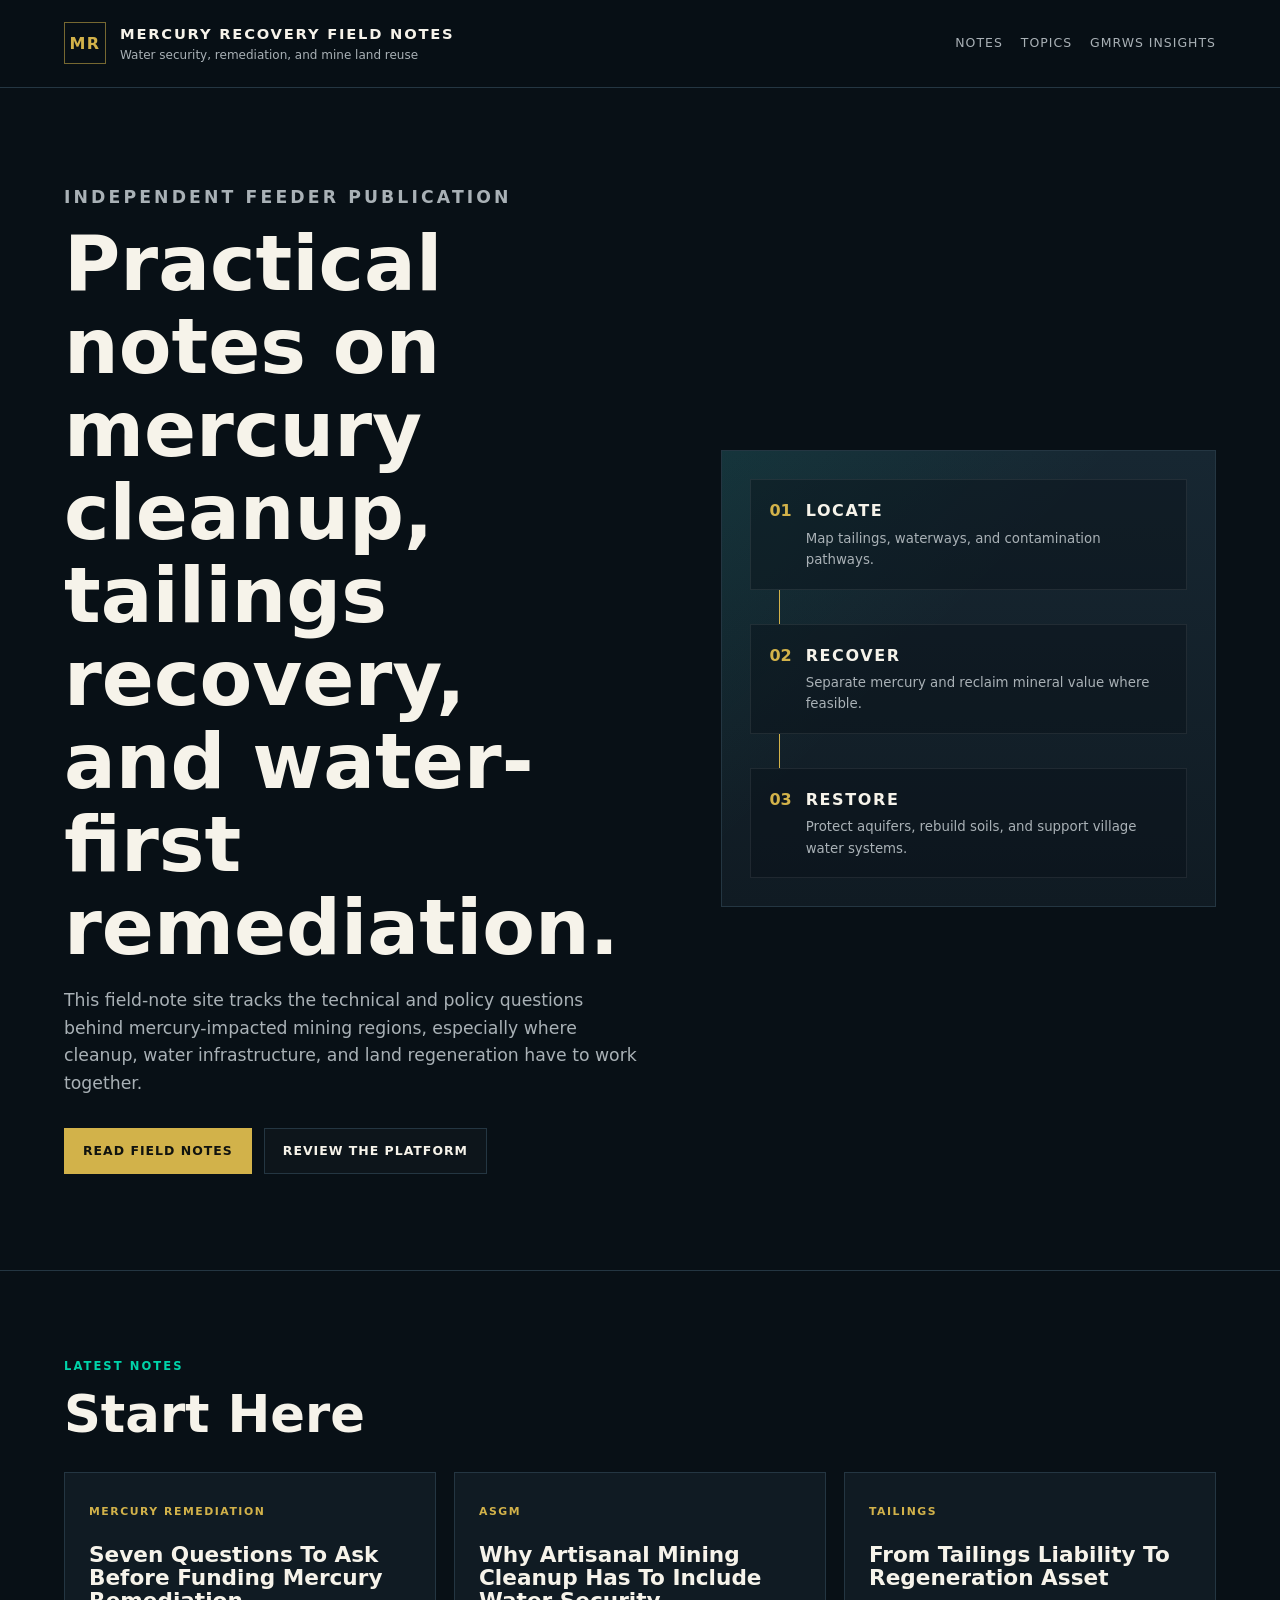
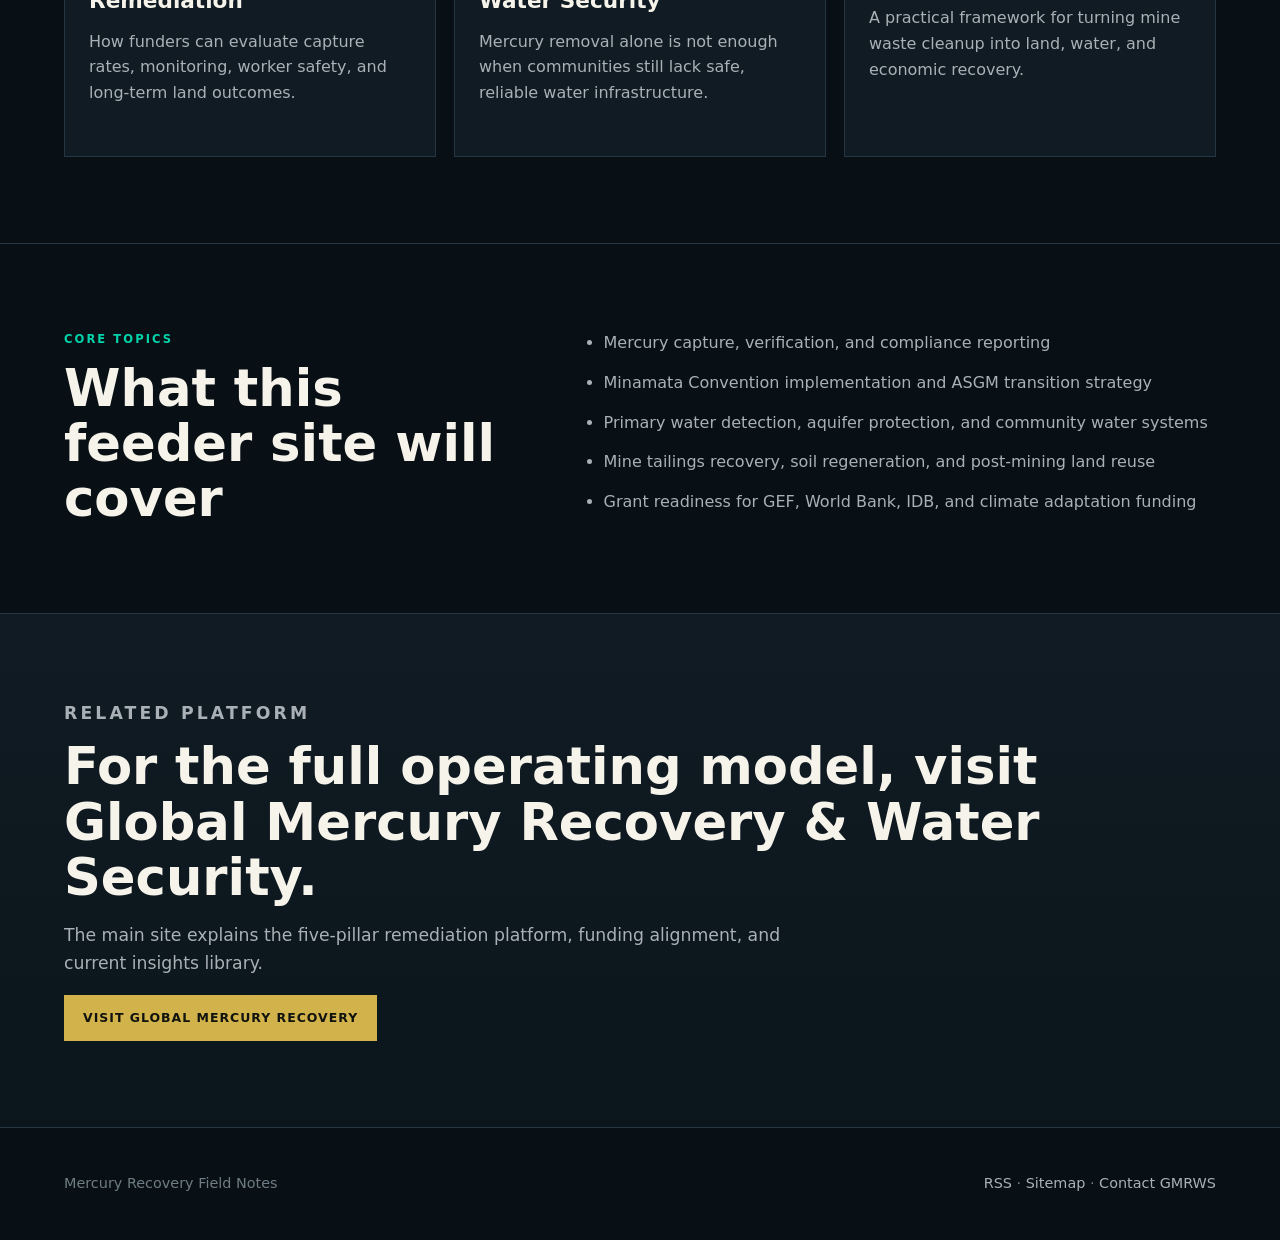
==== index.html @ 8de8640e "Launch GMRWS feeder site" ====
<!doctype html>
<html lang="en">
  <head>
    <meta charset="utf-8">
    <meta name="viewport" content="width=device-width, initial-scale=1">
    <title>Mercury Recovery Field Notes</title>
    <meta name="description" content="Independent field notes on mercury remediation, water security, mine tailings recovery, and ASGM cleanup strategy.">
    <link rel="canonical" href="https://lordshrrred.github.io/GMRWS_Feeder/">
    <link rel="alternate" type="application/rss+xml" title="Mercury Recovery Field Notes RSS" href="rss.xml">
    <link rel="stylesheet" href="styles.css">
  </head>
  <body>
    <header class="site-header">
      <a class="brand" href="./" aria-label="Mercury Recovery Field Notes home">
        <span class="brand-mark">MR</span>
        <span>
          <strong>Mercury Recovery Field Notes</strong>
          <small>Water security, remediation, and mine land reuse</small>
        </span>
      </a>
      <nav aria-label="Primary navigation">
        <a href="#notes">Notes</a>
        <a href="#topics">Topics</a>
        <a href="https://globalmercuryrecovery.com/blog">GMRWS Insights</a>
      </nav>
    </header>

    <main>
      <section class="hero">
        <div class="hero-copy">
          <p class="eyebrow">Independent Feeder Publication</p>
          <h1>Practical notes on mercury cleanup, tailings recovery, and water-first remediation.</h1>
          <p>
            This field-note site tracks the technical and policy questions behind mercury-impacted
            mining regions, especially where cleanup, water infrastructure, and land regeneration
            have to work together.
          </p>
          <div class="actions">
            <a class="button primary" href="#notes">Read Field Notes</a>
            <a class="button secondary" href="https://globalmercuryrecovery.com/technology">Review The Platform</a>
          </div>
        </div>
        <div class="hero-panel" aria-label="Remediation workflow diagram">
          <div class="workflow-step">
            <span>01</span>
            <strong>Locate</strong>
            <small>Map tailings, waterways, and contamination pathways.</small>
          </div>
          <div class="workflow-line"></div>
          <div class="workflow-step">
            <span>02</span>
            <strong>Recover</strong>
            <small>Separate mercury and reclaim mineral value where feasible.</small>
          </div>
          <div class="workflow-line"></div>
          <div class="workflow-step">
            <span>03</span>
            <strong>Restore</strong>
            <small>Protect aquifers, rebuild soils, and support village water systems.</small>
          </div>
        </div>
      </section>

      <section id="notes" class="section">
        <div class="section-head">
          <p class="eyebrow">Latest Notes</p>
          <h2>Start Here</h2>
        </div>
        <div class="note-grid">
          <article class="note-card">
            <a href="posts/mercury-remediation-questions.html">
              <span class="tag">Mercury Remediation</span>
              <h3>Seven Questions To Ask Before Funding Mercury Remediation</h3>
              <p>How funders can evaluate capture rates, monitoring, worker safety, and long-term land outcomes.</p>
            </a>
          </article>
          <article class="note-card">
            <a href="posts/asgm-water-security.html">
              <span class="tag">ASGM</span>
              <h3>Why Artisanal Mining Cleanup Has To Include Water Security</h3>
              <p>Mercury removal alone is not enough when communities still lack safe, reliable water infrastructure.</p>
            </a>
          </article>
          <article class="note-card">
            <a href="posts/tailings-to-regeneration.html">
              <span class="tag">Tailings</span>
              <h3>From Tailings Liability To Regeneration Asset</h3>
              <p>A practical framework for turning mine waste cleanup into land, water, and economic recovery.</p>
            </a>
          </article>
        </div>
      </section>

      <section id="topics" class="section split">
        <div>
          <p class="eyebrow">Core Topics</p>
          <h2>What this feeder site will cover</h2>
        </div>
        <ul class="topic-list">
          <li>Mercury capture, verification, and compliance reporting</li>
          <li>Minamata Convention implementation and ASGM transition strategy</li>
          <li>Primary water detection, aquifer protection, and community water systems</li>
          <li>Mine tailings recovery, soil regeneration, and post-mining land reuse</li>
          <li>Grant readiness for GEF, World Bank, IDB, and climate adaptation funding</li>
        </ul>
      </section>

      <section class="section callout">
        <p class="eyebrow">Related Platform</p>
        <h2>For the full operating model, visit Global Mercury Recovery & Water Security.</h2>
        <p>
          The main site explains the five-pillar remediation platform, funding alignment, and
          current insights library.
        </p>
        <a class="button primary" href="https://globalmercuryrecovery.com/">Visit Global Mercury Recovery</a>
      </section>
    </main>

    <footer>
      <p>Mercury Recovery Field Notes</p>
      <p><a href="rss.xml">RSS</a> · <a href="sitemap.xml">Sitemap</a> · <a href="https://globalmercuryrecovery.com/contact">Contact GMRWS</a></p>
    </footer>
  </body>
</html>
---- styles.css ----
:root {
  color-scheme: dark;
  --ink: #f6f3ea;
  --muted: #a9b1b6;
  --dim: #6f7c83;
  --bg: #081016;
  --panel: #101b23;
  --panel-strong: #172732;
  --line: #243642;
  --teal: #00d4aa;
  --gold: #d2b24a;
  --rust: #b96a42;
}

* {
  box-sizing: border-box;
}

html {
  scroll-behavior: smooth;
}

body {
  margin: 0;
  background: var(--bg);
  color: var(--ink);
  font-family: Inter, ui-sans-serif, system-ui, -apple-system, BlinkMacSystemFont, "Segoe UI", sans-serif;
  line-height: 1.6;
}

a {
  color: inherit;
}

.site-header {
  display: flex;
  align-items: center;
  justify-content: space-between;
  gap: 24px;
  padding: 22px clamp(18px, 5vw, 72px);
  border-bottom: 1px solid var(--line);
  background: rgba(8, 16, 22, 0.92);
  position: sticky;
  top: 0;
  z-index: 20;
}

.brand {
  display: flex;
  align-items: center;
  gap: 14px;
  text-decoration: none;
}

.brand-mark {
  display: grid;
  place-items: center;
  width: 42px;
  height: 42px;
  border: 1px solid rgba(210, 178, 74, 0.55);
  color: var(--gold);
  font-weight: 800;
  letter-spacing: 0.08em;
}

.brand strong,
.brand small {
  display: block;
}

.brand strong {
  font-size: 0.92rem;
  letter-spacing: 0.12em;
  text-transform: uppercase;
}

.brand small {
  color: var(--muted);
  font-size: 0.75rem;
}

nav {
  display: flex;
  flex-wrap: wrap;
  justify-content: flex-end;
  gap: 18px;
  font-size: 0.78rem;
  letter-spacing: 0.08em;
  text-transform: uppercase;
}

nav a,
footer a {
  color: var(--muted);
  text-decoration: none;
}

nav a:hover,
footer a:hover {
  color: var(--gold);
}

.hero {
  display: grid;
  grid-template-columns: minmax(0, 1.08fr) minmax(320px, 0.92fr);
  gap: clamp(30px, 6vw, 78px);
  align-items: center;
  min-height: 72vh;
  padding: clamp(54px, 8vw, 96px) clamp(18px, 5vw, 72px);
  border-bottom: 1px solid var(--line);
}

.hero-copy {
  max-width: 780px;
}

.eyebrow {
  margin: 0 0 12px;
  color: var(--teal);
  font-size: 0.72rem;
  font-weight: 800;
  letter-spacing: 0.18em;
  text-transform: uppercase;
}

h1,
h2,
h3 {
  margin: 0;
  line-height: 1.08;
}

h1 {
  max-width: 760px;
  font-size: clamp(2.55rem, 6vw, 5.7rem);
  letter-spacing: 0;
}

h2 {
  font-size: clamp(2rem, 4vw, 3.55rem);
}

h3 {
  font-size: 1.35rem;
}

.hero p,
.callout p,
.post-hero p {
  max-width: 720px;
  color: var(--muted);
  font-size: 1.08rem;
}

.actions {
  display: flex;
  flex-wrap: wrap;
  gap: 12px;
  margin-top: 30px;
}

.button {
  display: inline-flex;
  align-items: center;
  min-height: 44px;
  padding: 12px 18px;
  border: 1px solid var(--line);
  color: var(--ink);
  font-size: 0.78rem;
  font-weight: 800;
  letter-spacing: 0.08em;
  text-decoration: none;
  text-transform: uppercase;
}

.button.primary {
  border-color: var(--gold);
  background: var(--gold);
  color: #11130f;
}

.button.secondary {
  background: rgba(255, 255, 255, 0.02);
}

.hero-panel {
  padding: 28px;
  border: 1px solid var(--line);
  background:
    linear-gradient(135deg, rgba(0, 212, 170, 0.08), transparent 42%),
    linear-gradient(180deg, var(--panel-strong), var(--panel));
}

.workflow-step {
  display: grid;
  grid-template-columns: auto 1fr;
  gap: 4px 14px;
  align-items: start;
  padding: 18px;
  border: 1px solid rgba(255, 255, 255, 0.08);
  background: rgba(8, 16, 22, 0.42);
}

.workflow-step span {
  grid-row: span 2;
  color: var(--gold);
  font-weight: 800;
}

.workflow-step strong {
  text-transform: uppercase;
  letter-spacing: 0.1em;
}

.workflow-step small {
  color: var(--muted);
}

.workflow-line {
  width: 1px;
  height: 34px;
  margin: 0 0 0 29px;
  background: var(--gold);
}

.section {
  padding: clamp(54px, 8vw, 86px) clamp(18px, 5vw, 72px);
  border-bottom: 1px solid var(--line);
}

.section-head {
  margin-bottom: 30px;
}

.note-grid {
  display: grid;
  grid-template-columns: repeat(3, minmax(0, 1fr));
  gap: 18px;
}

.note-card a {
  display: block;
  min-height: 285px;
  padding: 24px;
  border: 1px solid var(--line);
  background: var(--panel);
  text-decoration: none;
}

.note-card a:hover {
  border-color: rgba(210, 178, 74, 0.8);
}

.tag {
  display: inline-block;
  margin-bottom: 22px;
  color: var(--gold);
  font-size: 0.68rem;
  font-weight: 800;
  letter-spacing: 0.14em;
  text-transform: uppercase;
}

.note-card p,
.topic-list,
.post-body p,
.post-body li {
  color: var(--muted);
}

.split {
  display: grid;
  grid-template-columns: minmax(260px, 0.7fr) minmax(0, 1fr);
  gap: clamp(28px, 6vw, 82px);
}

.topic-list {
  margin: 0;
  padding-left: 20px;
}

.topic-list li + li {
  margin-top: 14px;
}

.callout {
  background: linear-gradient(180deg, var(--panel), #0b151c);
}

footer {
  display: flex;
  flex-wrap: wrap;
  justify-content: space-between;
  gap: 18px;
  padding: 30px clamp(18px, 5vw, 72px);
  color: var(--dim);
  font-size: 0.9rem;
}

.post-hero {
  padding: clamp(54px, 8vw, 92px) clamp(18px, 5vw, 72px) 38px;
  border-bottom: 1px solid var(--line);
}

.post-wrap {
  display: grid;
  grid-template-columns: minmax(0, 760px) minmax(240px, 340px);
  gap: clamp(30px, 6vw, 72px);
  padding: 44px clamp(18px, 5vw, 72px) 86px;
}

.post-body h2 {
  margin: 34px 0 10px;
  font-size: 1.7rem;
}

.post-body p {
  font-size: 1.03rem;
}

.post-body a {
  color: var(--gold);
}

.side-note {
  height: fit-content;
  padding: 22px;
  border: 1px solid var(--line);
  background: var(--panel);
}

.side-note p {
  color: var(--muted);
  font-size: 0.94rem;
}

@media (max-width: 880px) {
  .site-header,
  .hero,
  .split,
  .post-wrap {
    grid-template-columns: 1fr;
  }

  .site-header {
    align-items: flex-start;
    flex-direction: column;
  }

  nav {
    justify-content: flex-start;
  }

  .hero {
    min-height: auto;
  }

  .note-grid {
    grid-template-columns: 1fr;
  }
}
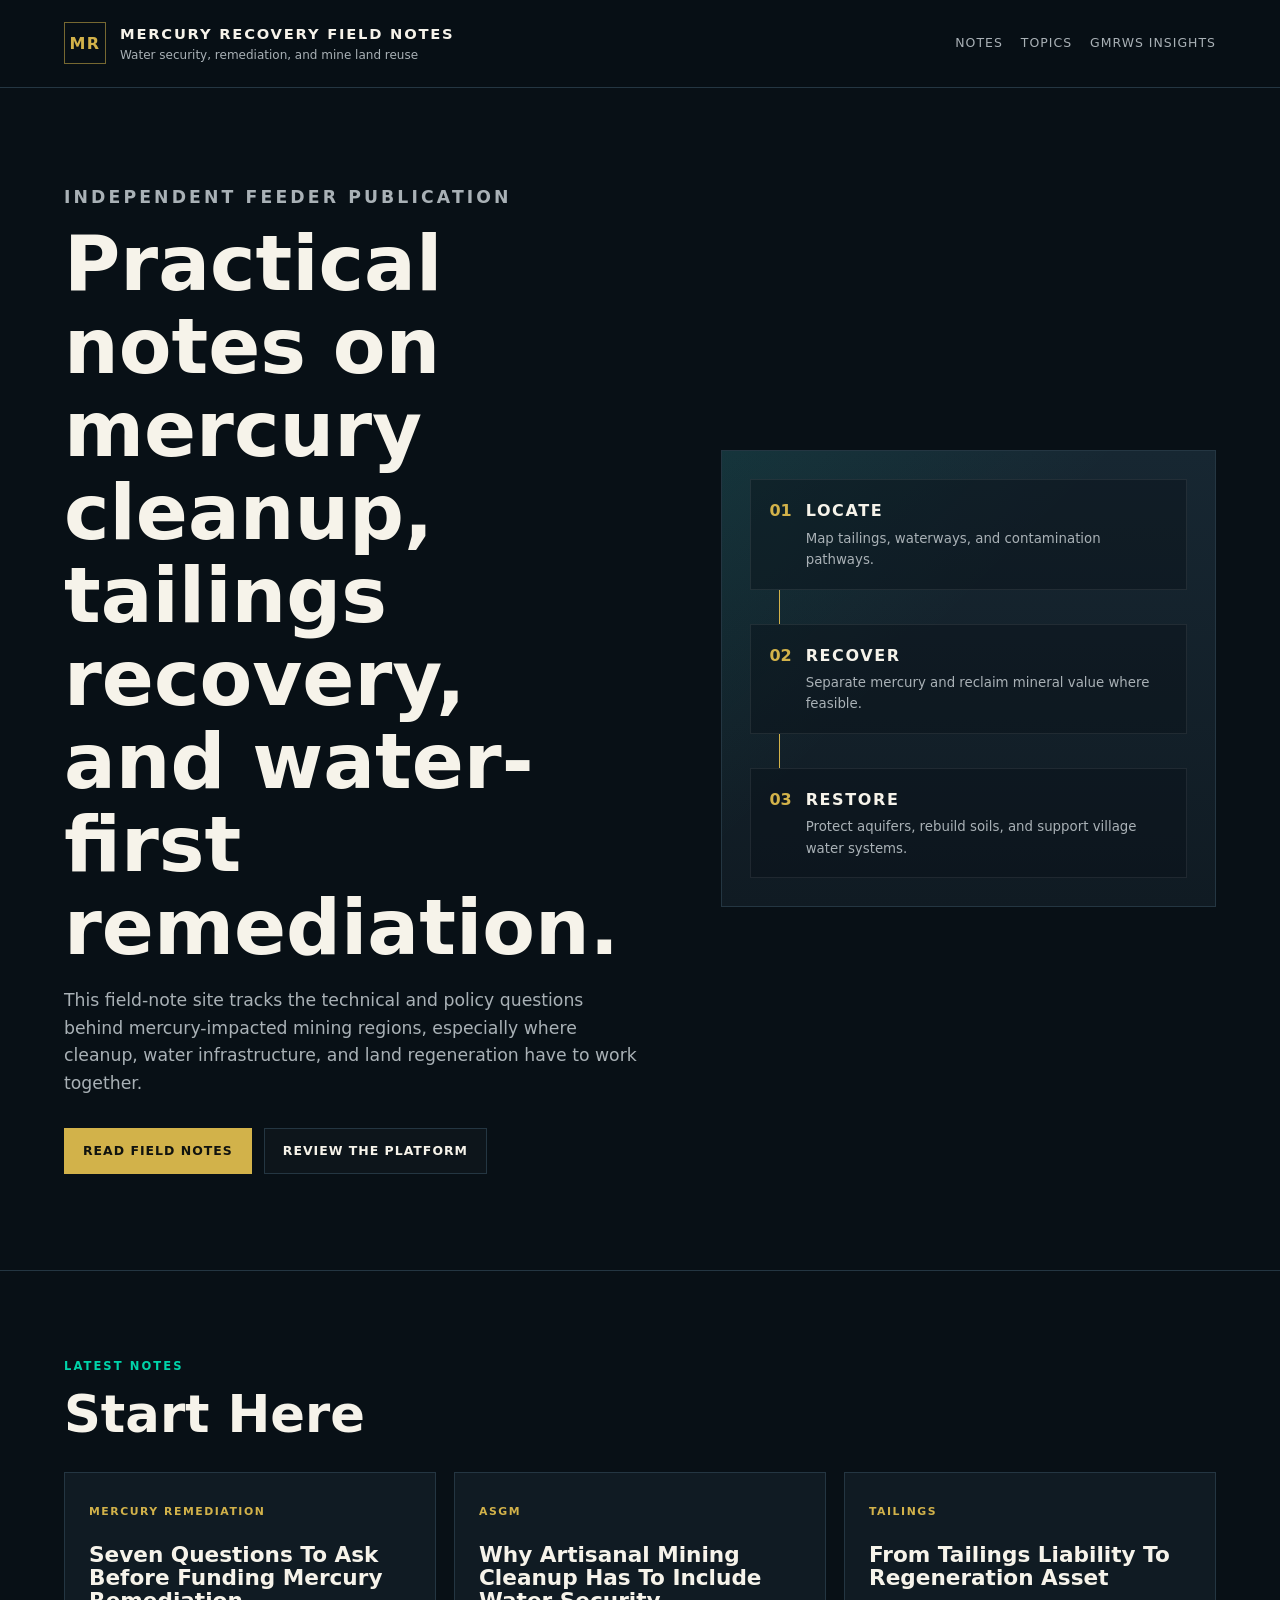
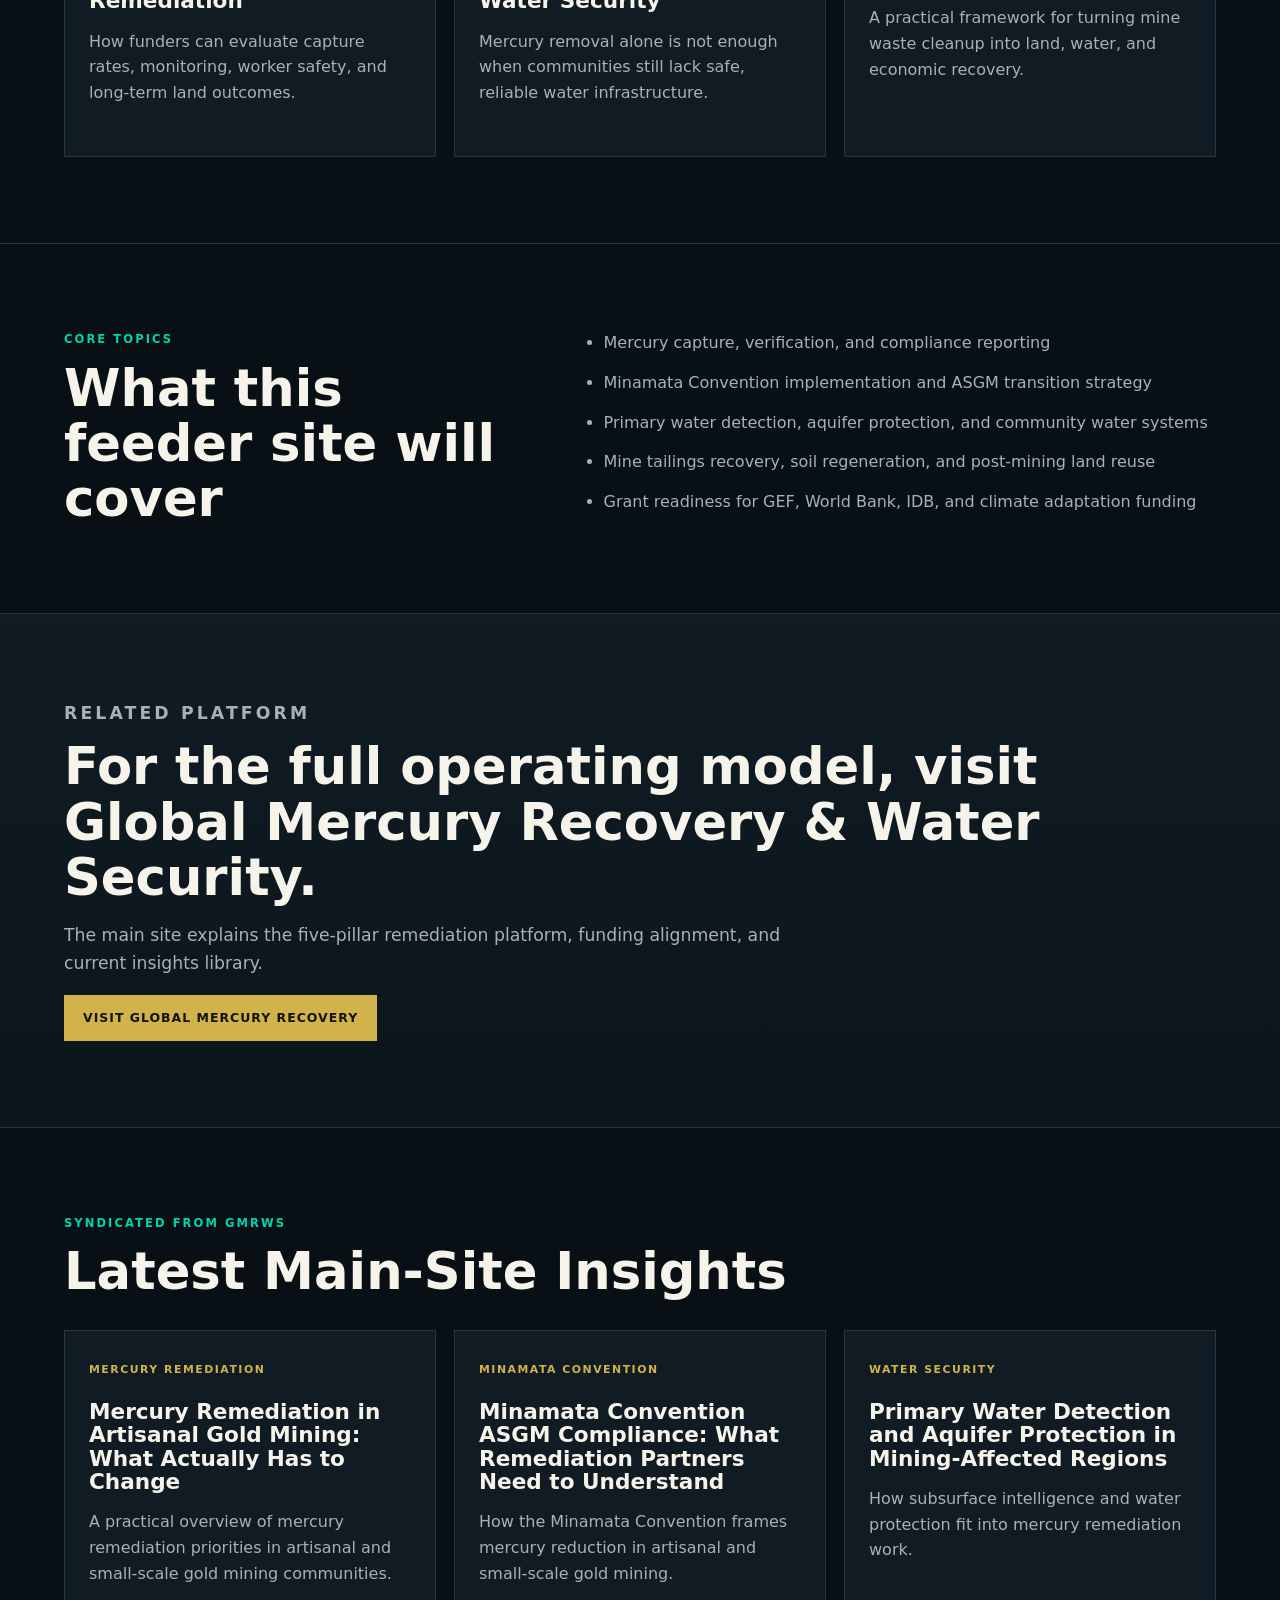
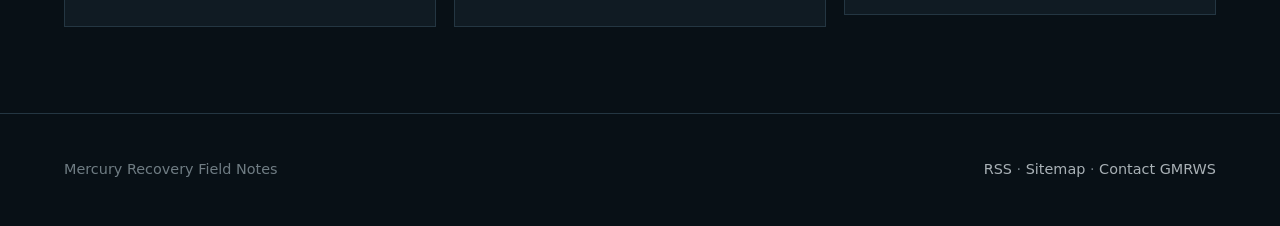
==== commit 3c483ed2: "Add main blog syndication" ====
--- a/index.html
+++ b/index.html
@@ -114,6 +114,35 @@
         </p>
         <a class="button primary" href="https://globalmercuryrecovery.com/">Visit Global Mercury Recovery</a>
       </section>
+    <section id="syndicated" class="section">
+        <div class="section-head">
+          <p class="eyebrow">Syndicated From GMRWS</p>
+          <h2>Latest Main-Site Insights</h2>
+        </div>
+        <div class="note-grid">
+          <article class="note-card">
+            <a href="syndicated/mercury-remediation-artisanal-gold-mining.html">
+              <span class="tag">mercury remediation</span>
+              <h3>Mercury Remediation in Artisanal Gold Mining: What Actually Has to Change</h3>
+              <p>A practical overview of mercury remediation priorities in artisanal and small-scale gold mining communities.</p>
+            </a>
+          </article>
+<article class="note-card">
+            <a href="syndicated/minamata-convention-asgm-compliance.html">
+              <span class="tag">Minamata Convention</span>
+              <h3>Minamata Convention ASGM Compliance: What Remediation Partners Need to Understand</h3>
+              <p>How the Minamata Convention frames mercury reduction in artisanal and small-scale gold mining.</p>
+            </a>
+          </article>
+<article class="note-card">
+            <a href="syndicated/primary-water-detection-aquifer-protection.html">
+              <span class="tag">water security</span>
+              <h3>Primary Water Detection and Aquifer Protection in Mining-Affected Regions</h3>
+              <p>How subsurface intelligence and water protection fit into mercury remediation work.</p>
+            </a>
+          </article>
+        </div>
+      </section>
     </main>
 
     <footer>
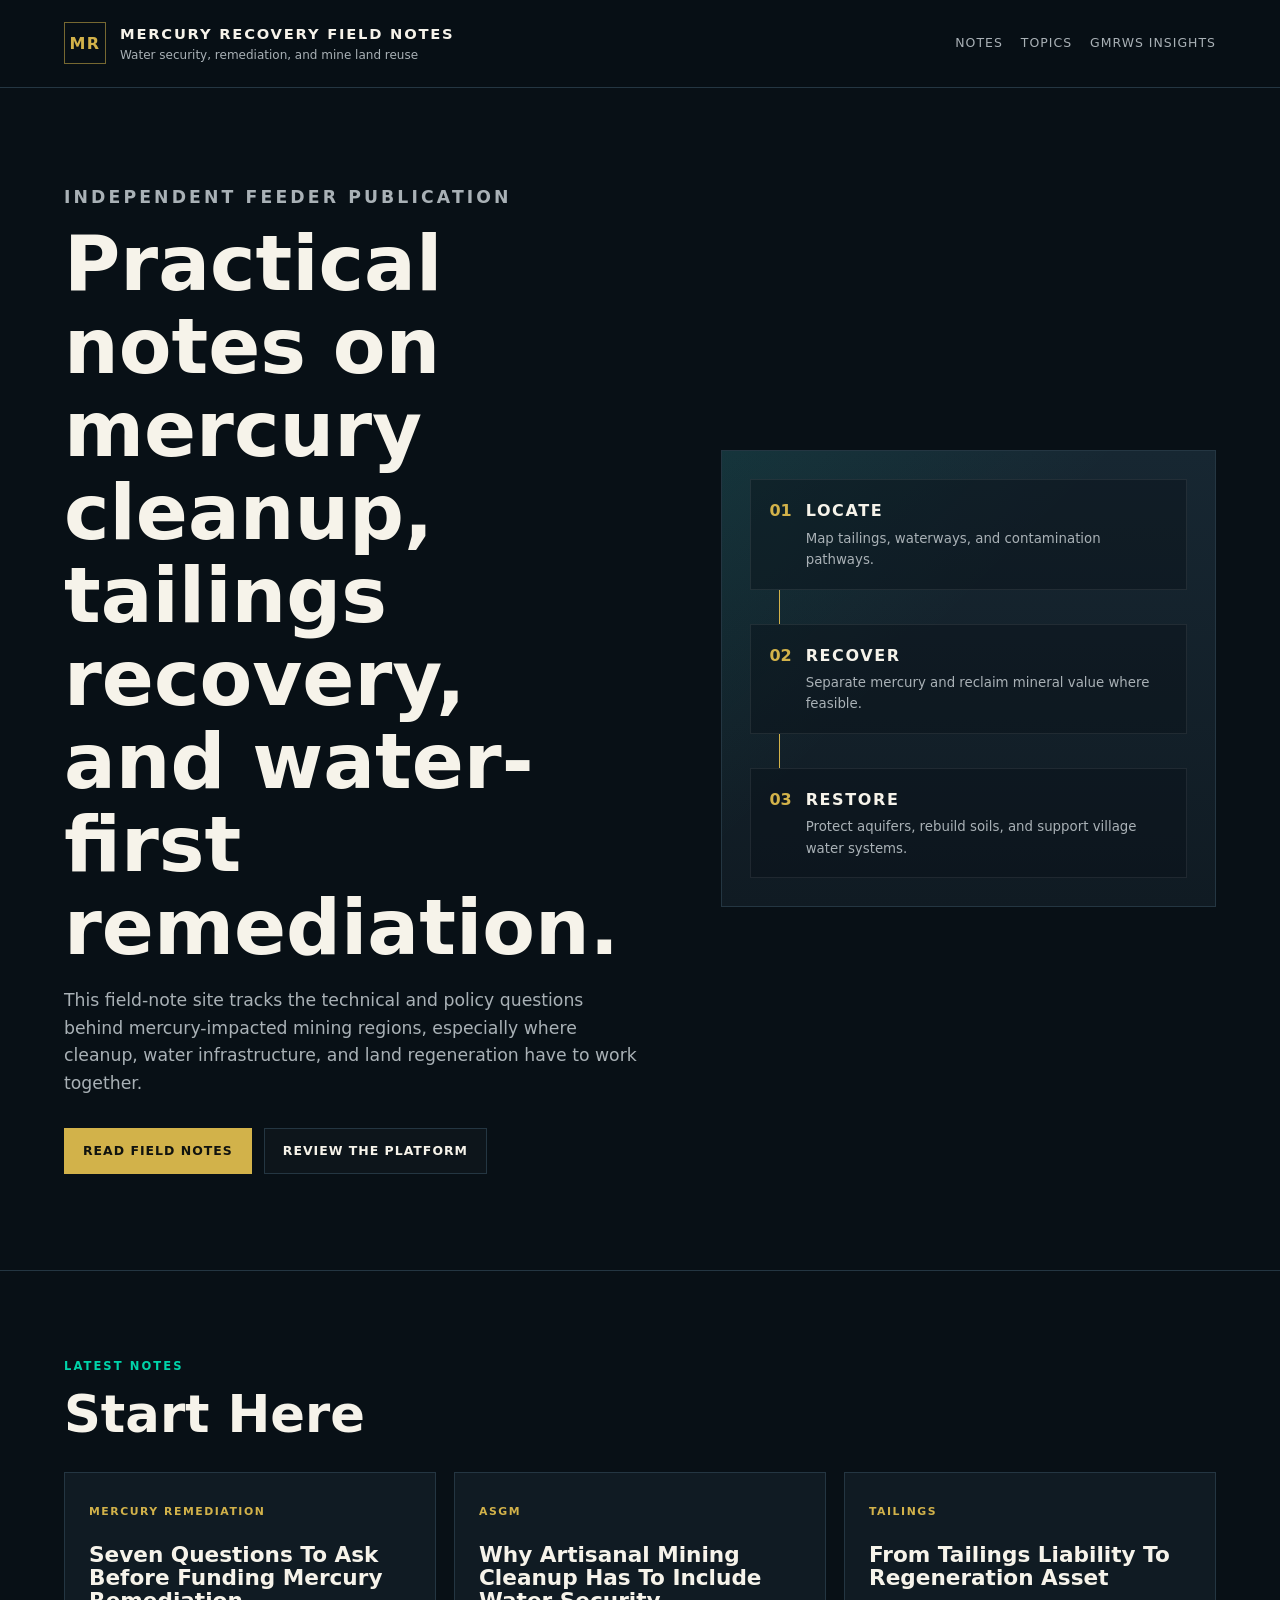
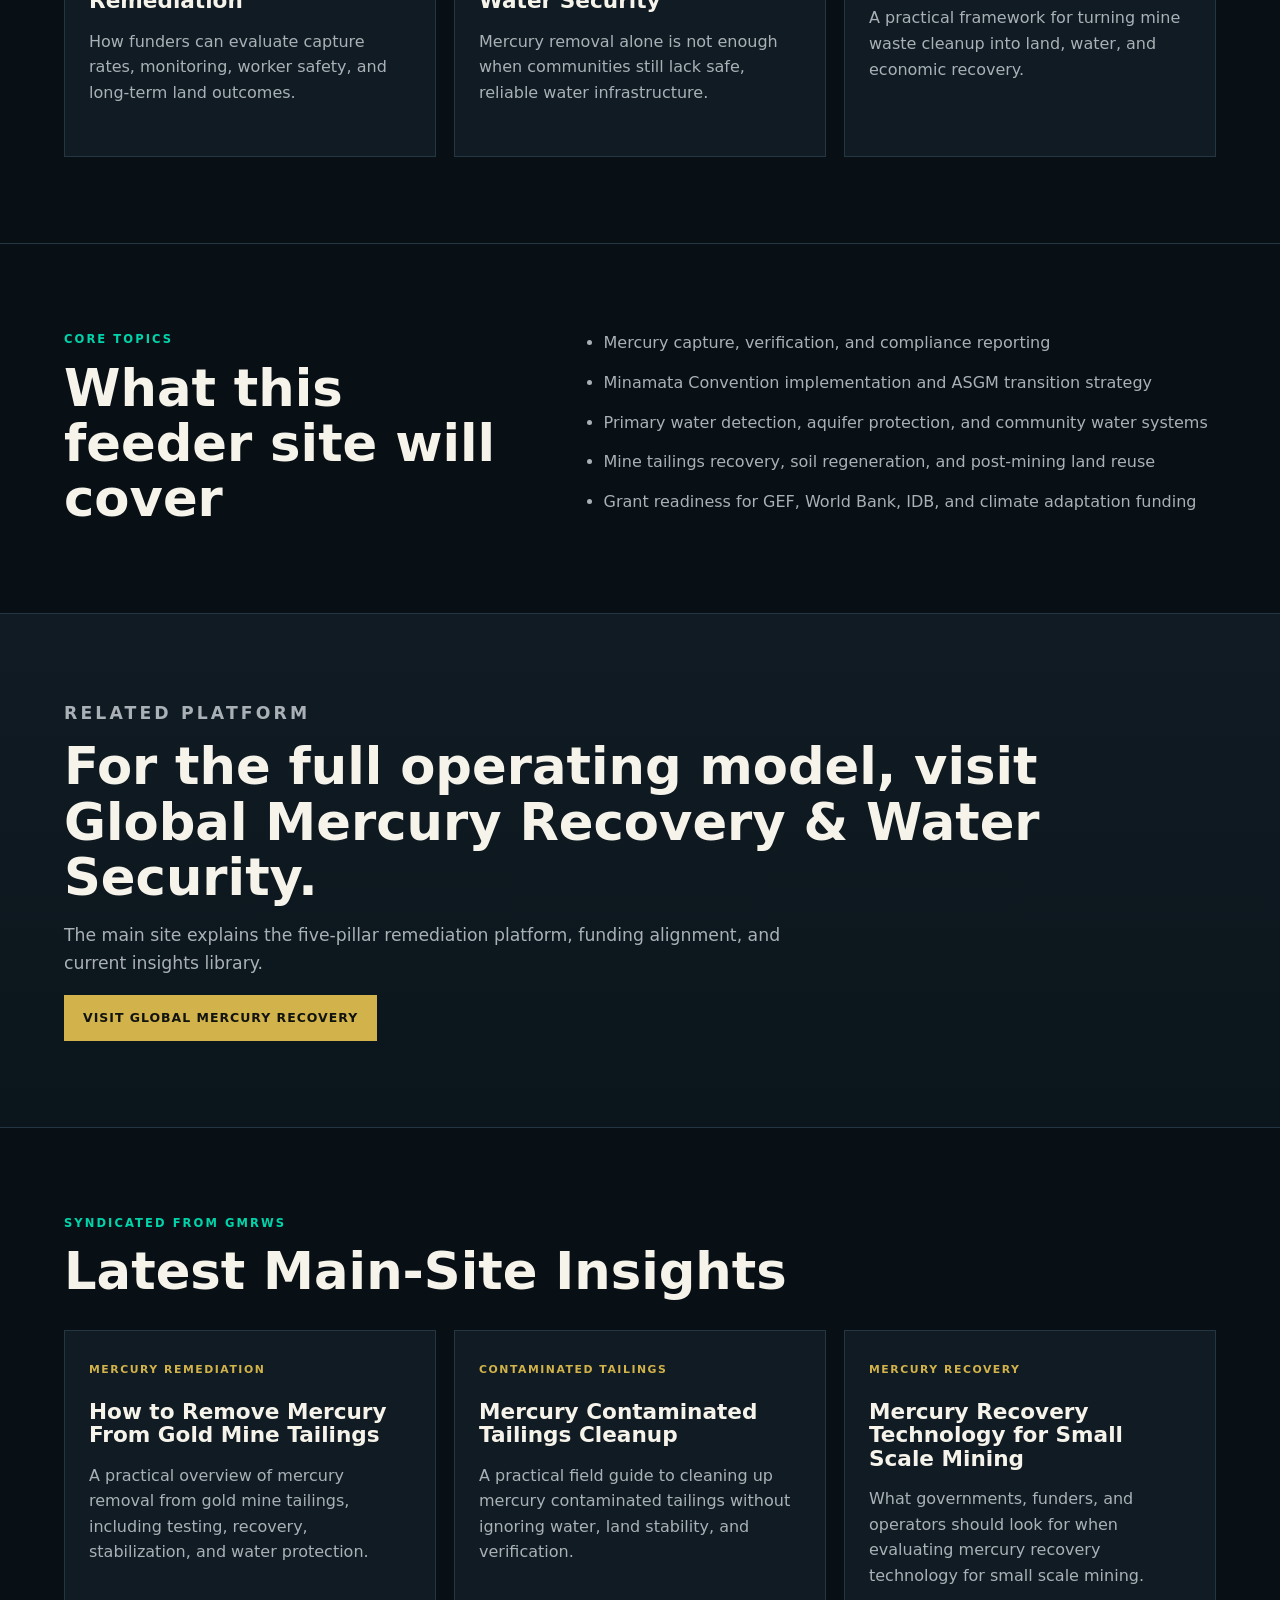
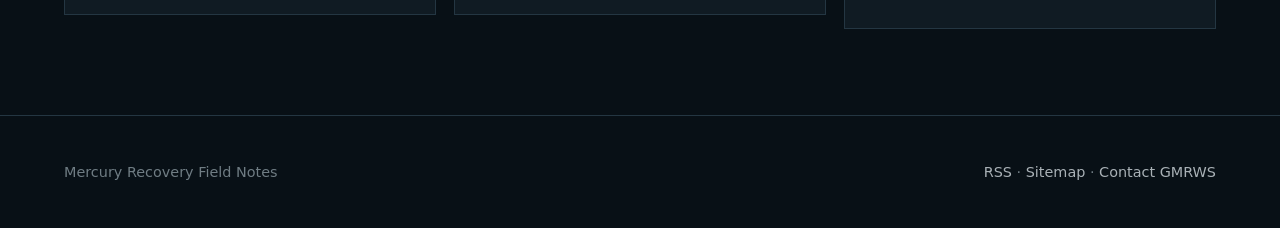
==== commit c6b3de5b: "Auto: sync GMRWS blog summaries" ====
--- a/index.html
+++ b/index.html
@@ -121,24 +121,24 @@
         </div>
         <div class="note-grid">
           <article class="note-card">
-            <a href="syndicated/mercury-remediation-artisanal-gold-mining.html">
+            <a href="syndicated/how-to-remove-mercury-from-gold-mine-tailings.html">
               <span class="tag">mercury remediation</span>
-              <h3>Mercury Remediation in Artisanal Gold Mining: What Actually Has to Change</h3>
-              <p>A practical overview of mercury remediation priorities in artisanal and small-scale gold mining communities.</p>
+              <h3>How to Remove Mercury From Gold Mine Tailings</h3>
+              <p>A practical overview of mercury removal from gold mine tailings, including testing, recovery, stabilization, and water protection.</p>
             </a>
           </article>
 <article class="note-card">
-            <a href="syndicated/minamata-convention-asgm-compliance.html">
-              <span class="tag">Minamata Convention</span>
-              <h3>Minamata Convention ASGM Compliance: What Remediation Partners Need to Understand</h3>
-              <p>How the Minamata Convention frames mercury reduction in artisanal and small-scale gold mining.</p>
+            <a href="syndicated/mercury-contaminated-tailings-cleanup.html">
+              <span class="tag">contaminated tailings</span>
+              <h3>Mercury Contaminated Tailings Cleanup</h3>
+              <p>A practical field guide to cleaning up mercury contaminated tailings without ignoring water, land stability, and verification.</p>
             </a>
           </article>
 <article class="note-card">
-            <a href="syndicated/primary-water-detection-aquifer-protection.html">
-              <span class="tag">water security</span>
-              <h3>Primary Water Detection and Aquifer Protection in Mining-Affected Regions</h3>
-              <p>How subsurface intelligence and water protection fit into mercury remediation work.</p>
+            <a href="syndicated/mercury-recovery-technology-for-small-scale-mining.html">
+              <span class="tag">mercury recovery</span>
+              <h3>Mercury Recovery Technology for Small Scale Mining</h3>
+              <p>What governments, funders, and operators should look for when evaluating mercury recovery technology for small scale mining.</p>
             </a>
           </article>
         </div>
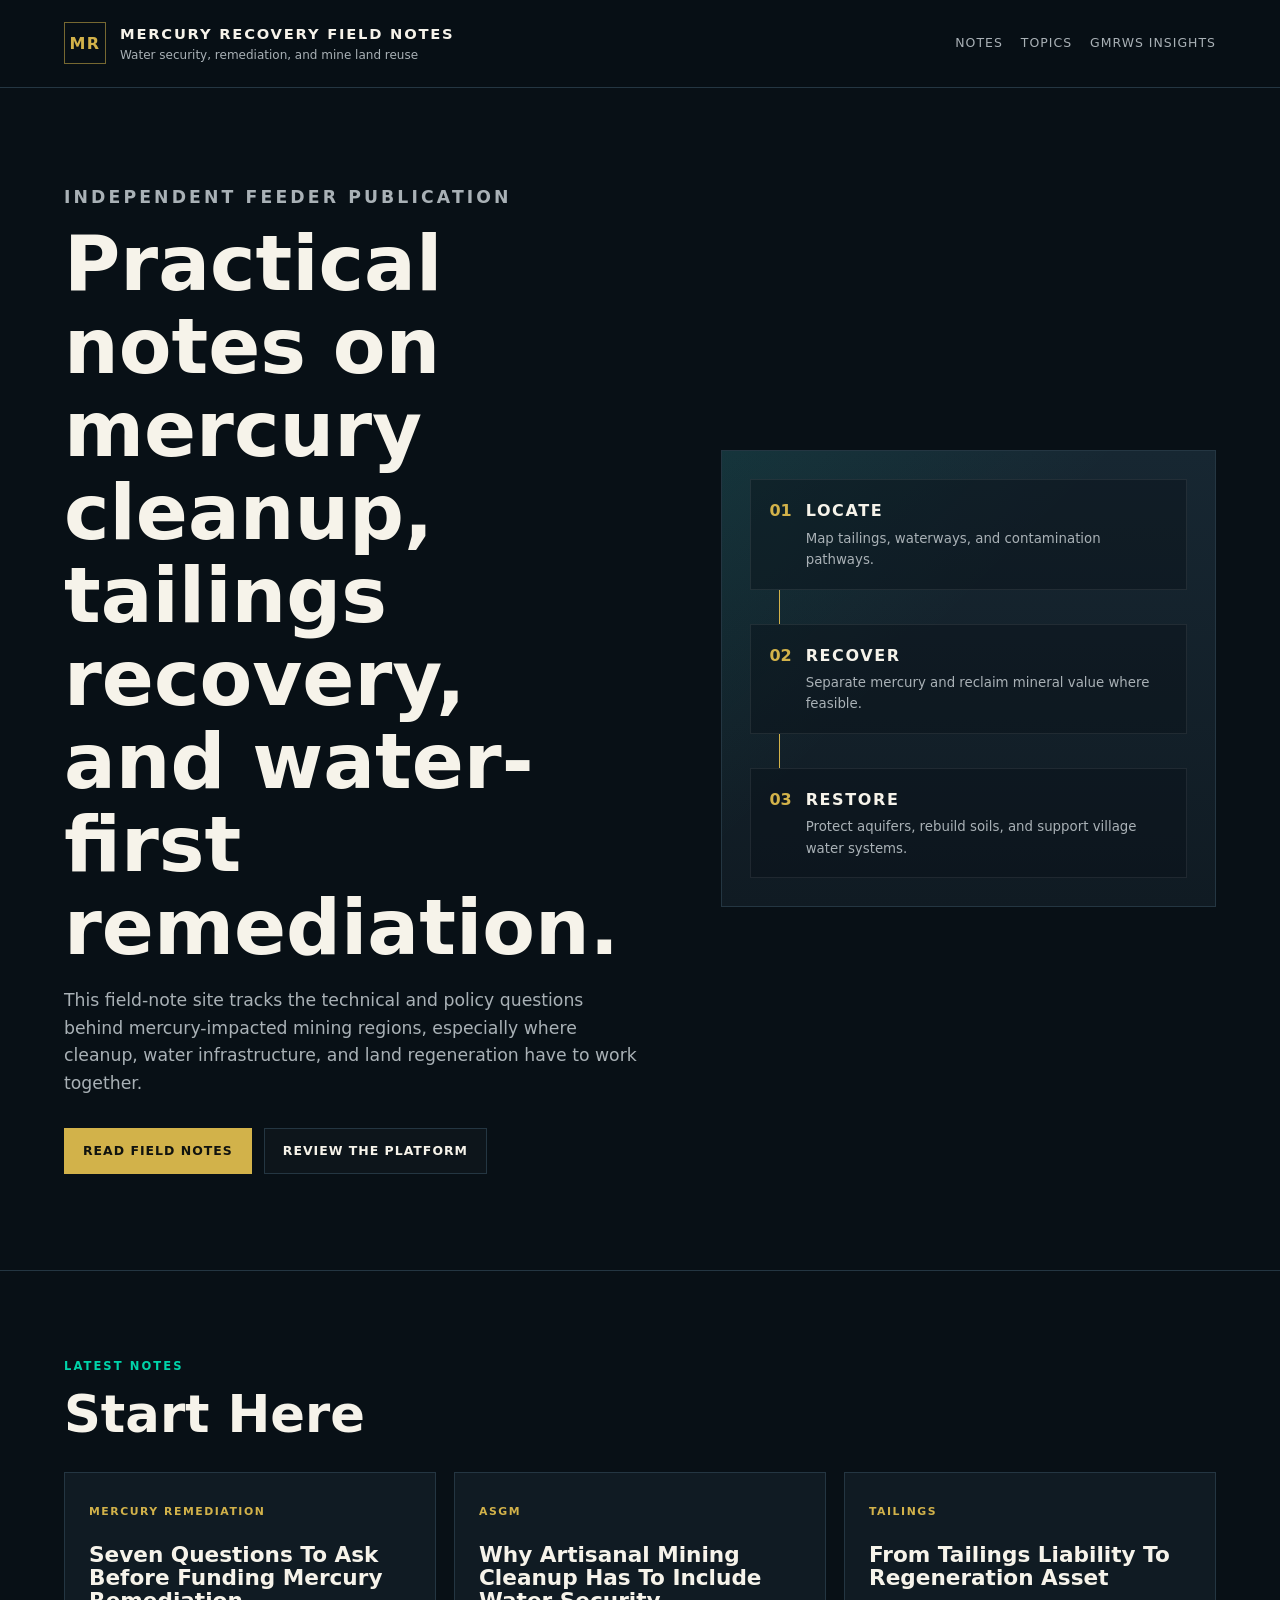
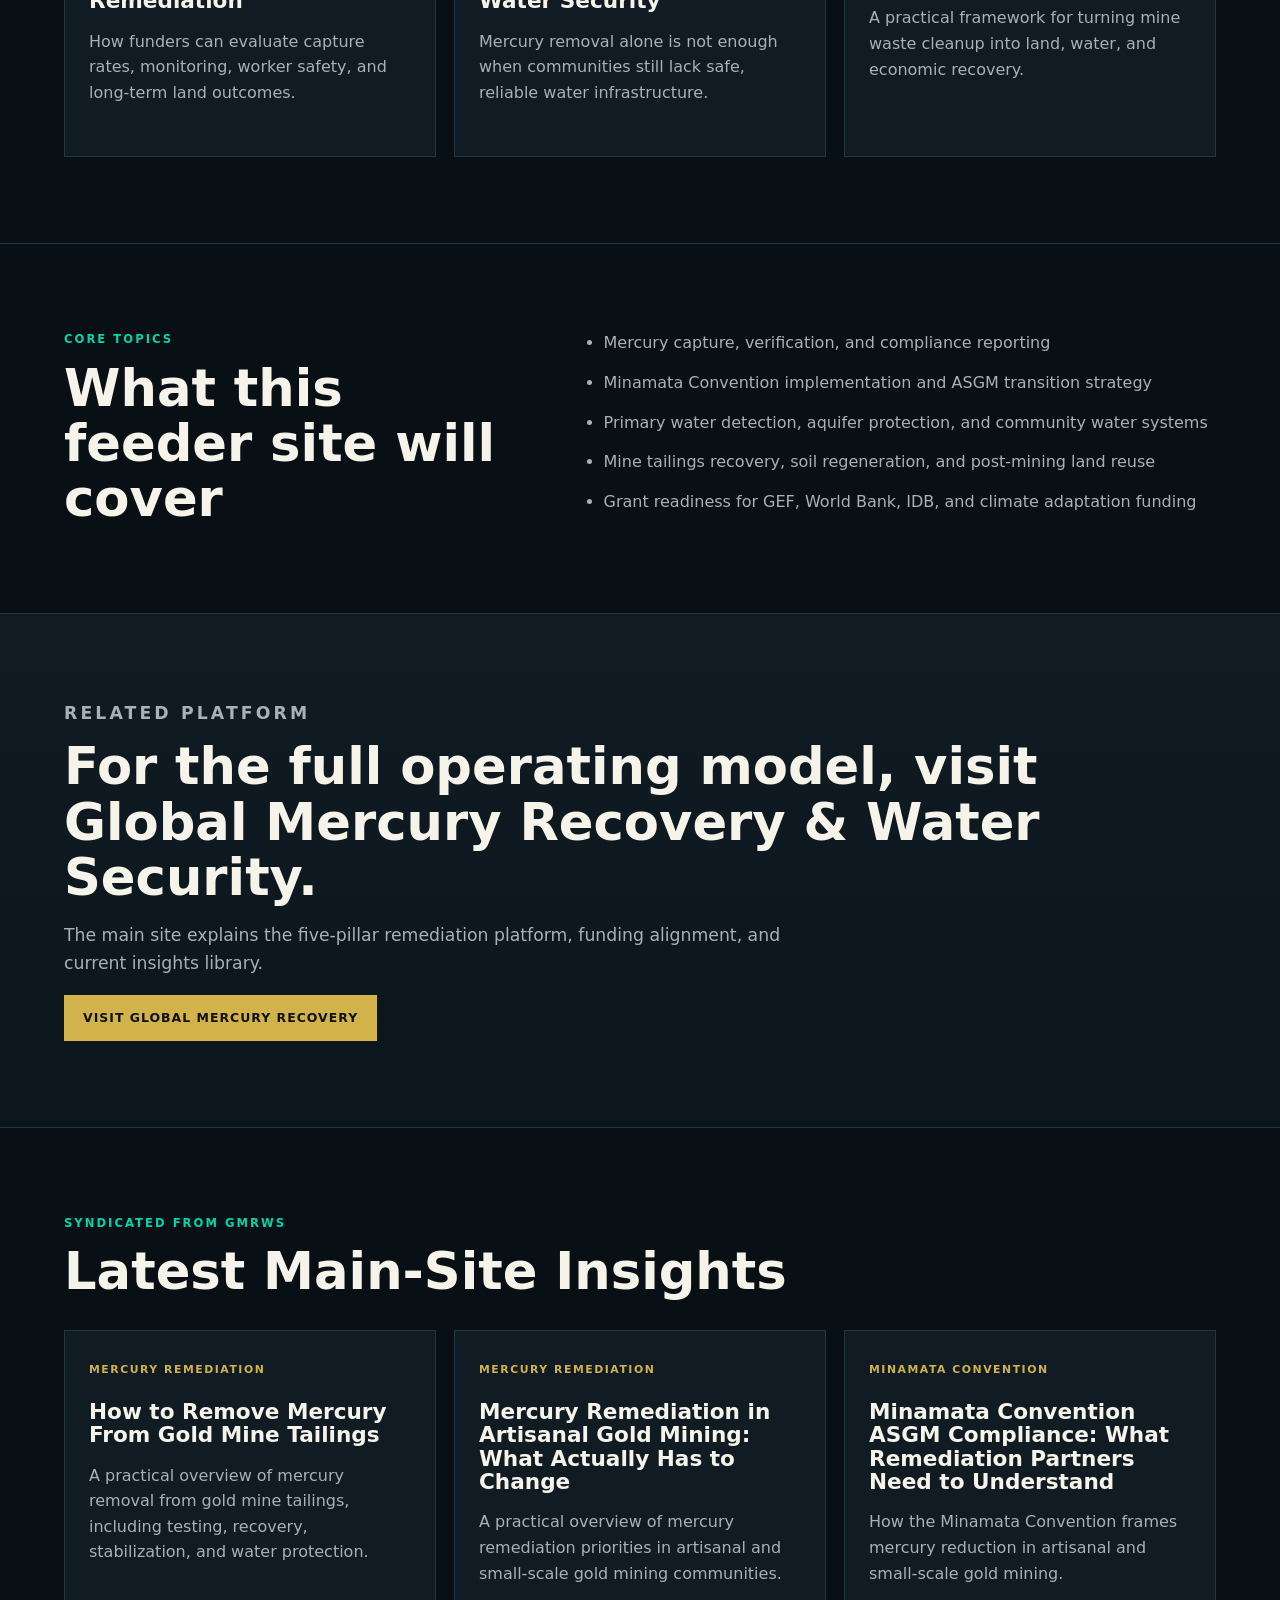
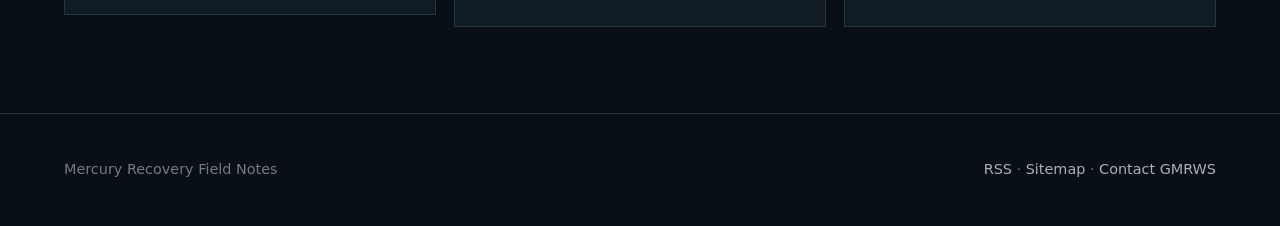
==== commit cd3939ff: "Auto: sync GMRWS blog summaries" ====
--- a/index.html
+++ b/index.html
@@ -128,17 +128,17 @@
             </a>
           </article>
 <article class="note-card">
-            <a href="syndicated/mercury-contaminated-tailings-cleanup.html">
-              <span class="tag">contaminated tailings</span>
-              <h3>Mercury Contaminated Tailings Cleanup</h3>
-              <p>A practical field guide to cleaning up mercury contaminated tailings without ignoring water, land stability, and verification.</p>
+            <a href="syndicated/mercury-remediation-artisanal-gold-mining.html">
+              <span class="tag">mercury remediation</span>
+              <h3>Mercury Remediation in Artisanal Gold Mining: What Actually Has to Change</h3>
+              <p>A practical overview of mercury remediation priorities in artisanal and small-scale gold mining communities.</p>
             </a>
           </article>
 <article class="note-card">
-            <a href="syndicated/mercury-recovery-technology-for-small-scale-mining.html">
-              <span class="tag">mercury recovery</span>
-              <h3>Mercury Recovery Technology for Small Scale Mining</h3>
-              <p>What governments, funders, and operators should look for when evaluating mercury recovery technology for small scale mining.</p>
+            <a href="syndicated/minamata-convention-asgm-compliance.html">
+              <span class="tag">Minamata Convention</span>
+              <h3>Minamata Convention ASGM Compliance: What Remediation Partners Need to Understand</h3>
+              <p>How the Minamata Convention frames mercury reduction in artisanal and small-scale gold mining.</p>
             </a>
           </article>
         </div>
